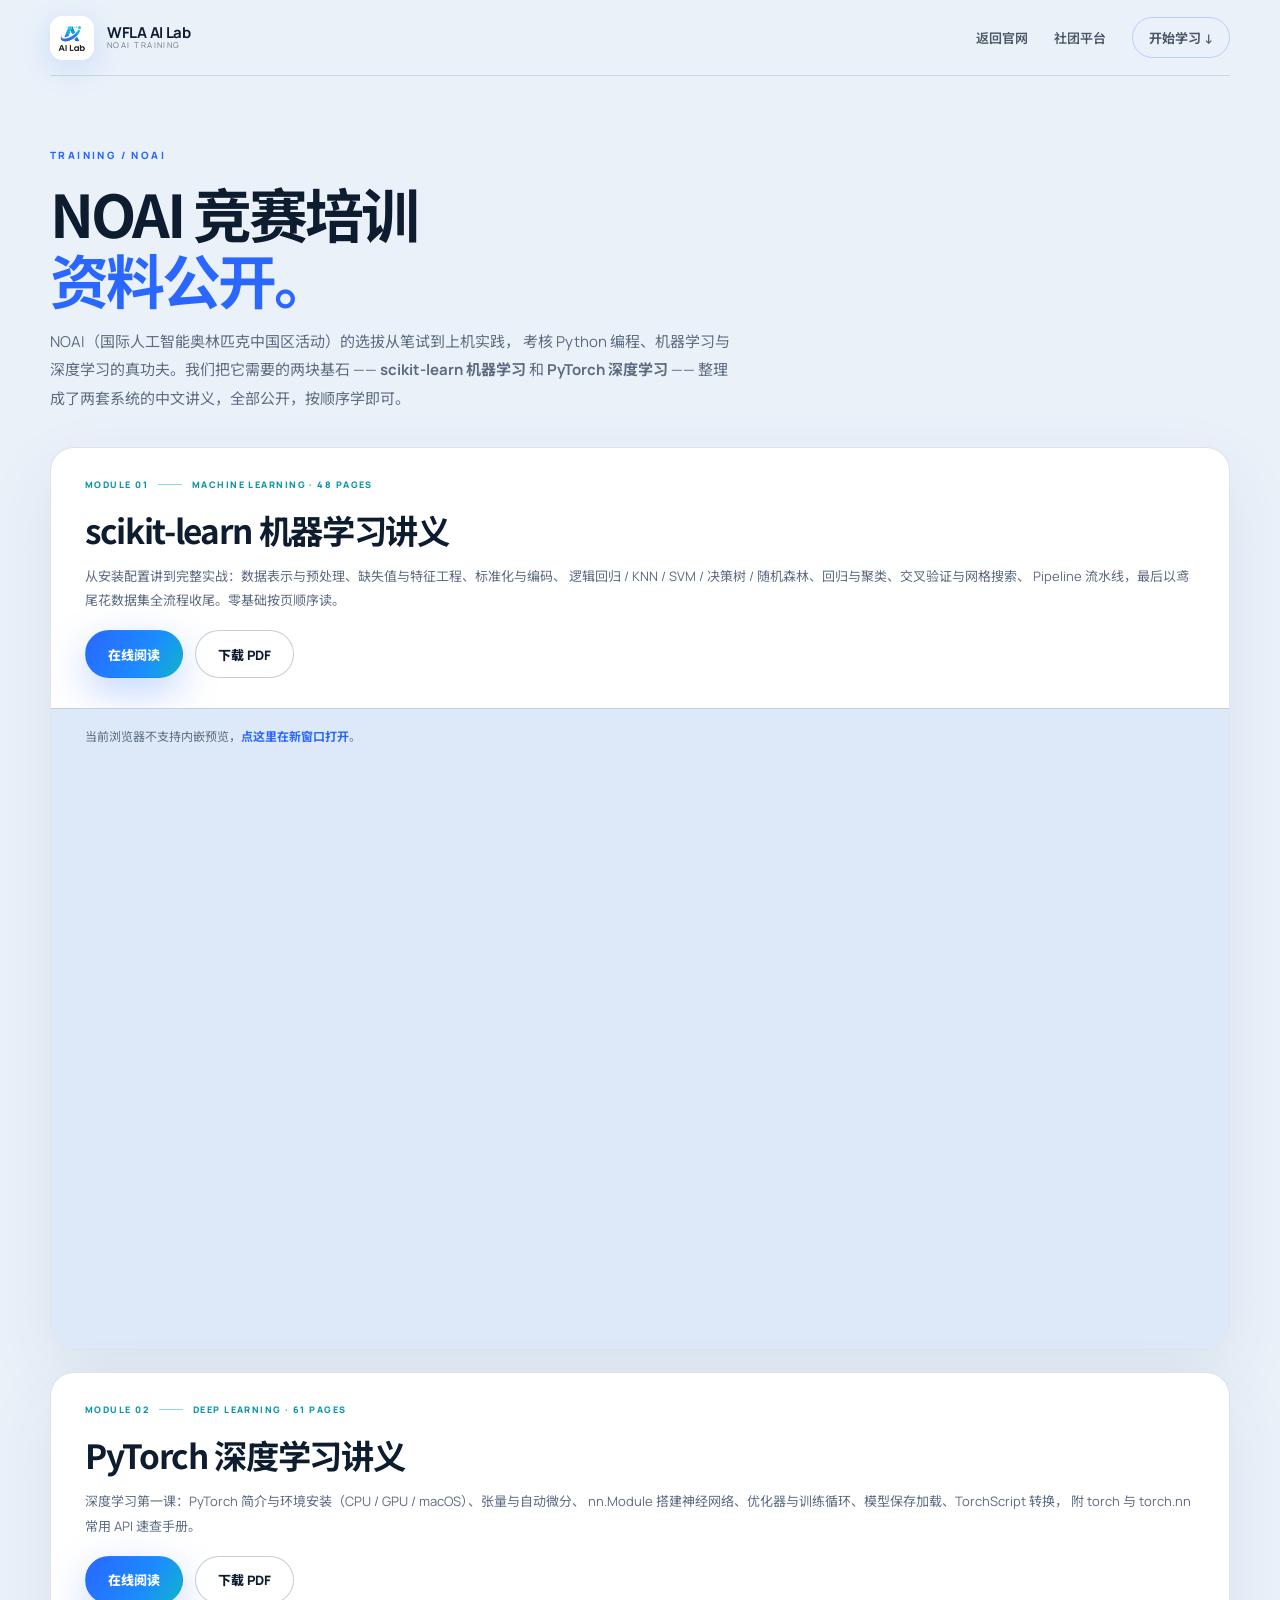
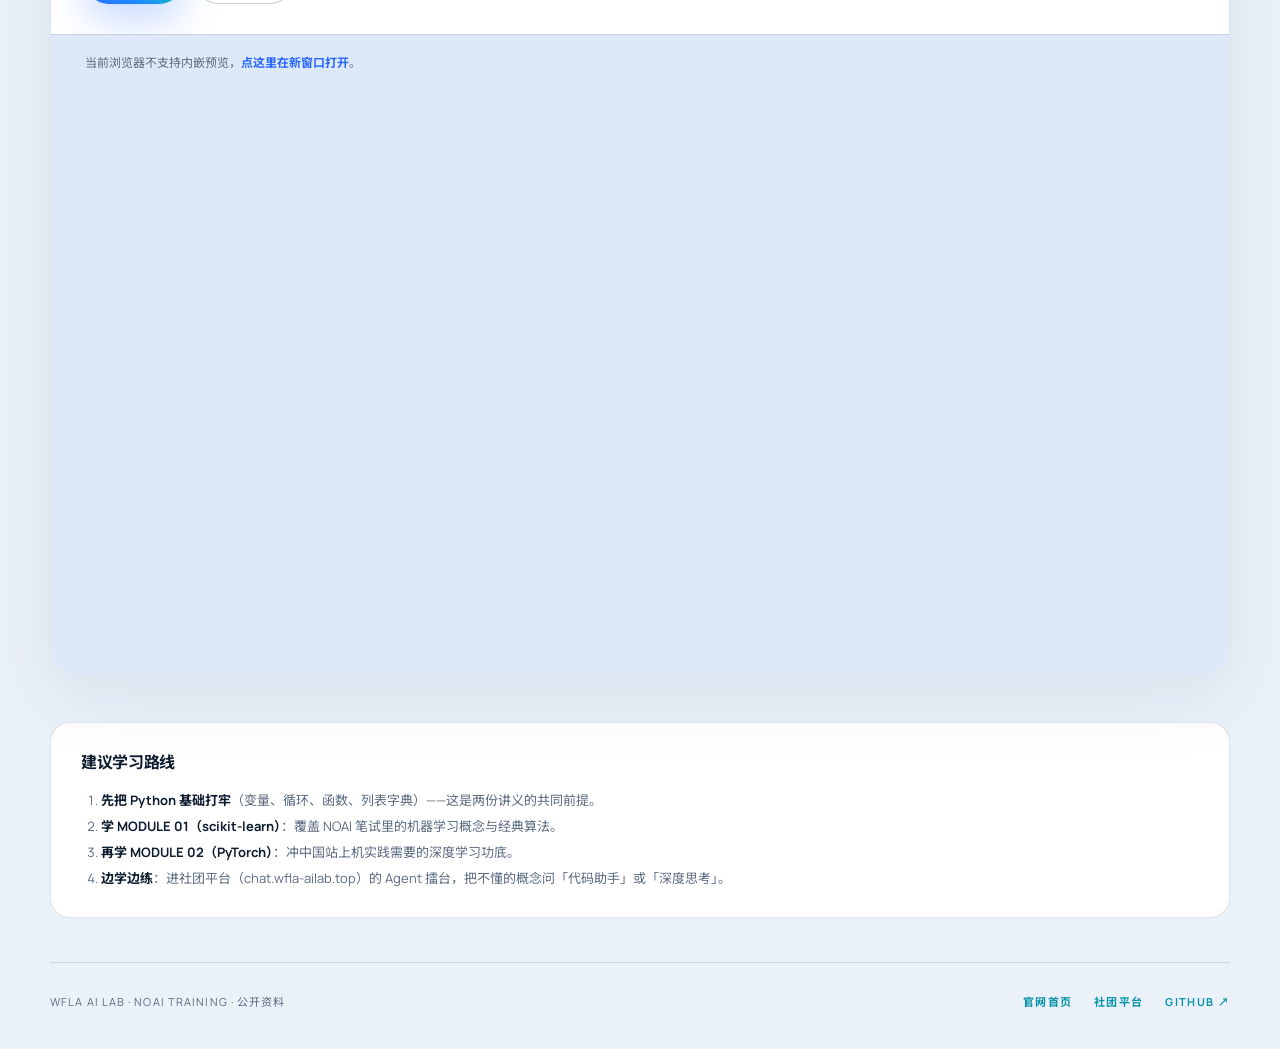
==== noai.html @ c06adceb "浅色主题改版 + NOAI 培训页 + 社团平台互联 - styles.css: 深色主题整体换为浅色（页面底/hero/卡片/footer/弹窗/移动端菜单），保留蓝青品牌色与全部动画，join 区" ====
<!doctype html>
<html lang="zh-CN">
  <head>
    <meta charset="UTF-8" />
    <meta name="viewport" content="width=device-width, initial-scale=1.0" />
    <meta name="theme-color" content="#f2f6fc" />
    <meta
      name="description"
      content="WFLA AI Lab · NOAI 竞赛培训资料：机器学习（scikit-learn）与深度学习（PyTorch）两套系统讲义，免费公开。"
    />
    <title>NOAI 培训 · WFLA AI Lab</title>
    <link rel="icon" href="assets/ai-lab-logo.png" />
    <link rel="preconnect" href="https://fonts.googleapis.com" />
    <link rel="preconnect" href="https://fonts.gstatic.com" crossorigin />
    <link
      href="https://fonts.googleapis.com/css2?family=Manrope:wght@400;500;600;700;800&family=Noto+Sans+SC:wght@400;500;600;700;800;900&display=swap"
      rel="stylesheet"
    />
    <style>
      :root {
        --ink: #0e1c30;
        --paper: #f2f6fc;
        --page: #eaf1f9;
        --blue: #2967ff;
        --cyan: #0fb5c9;
        --cyan-soft: #0794a8;
        --muted: #5b6b80;
        --line: rgba(14, 28, 48, 0.12);
        --container: min(1180px, calc(100vw - 48px));
      }
      * { box-sizing: border-box; }
      html { scroll-behavior: smooth; }
      body {
        margin: 0; background: var(--page); color: var(--ink);
        font-family: "Manrope", "Noto Sans SC", sans-serif; -webkit-font-smoothing: antialiased;
      }
      a { color: inherit; text-decoration: none; }

      .site-header {
        width: var(--container); height: 76px; margin: 0 auto;
        display: flex; align-items: center; justify-content: space-between;
        border-bottom: 1px solid var(--line);
      }
      .brand { display: flex; align-items: center; gap: 13px; }
      .brand-mark { width: 44px; height: 44px; border-radius: 13px; overflow: hidden; background: white; box-shadow: 0 8px 30px rgba(31, 123, 255, .16); }
      .brand-mark img { width: 100%; height: 100%; object-fit: cover; }
      .brand-copy { display: flex; flex-direction: column; line-height: 1.1; }
      .brand-copy strong { font-size: 15px; letter-spacing: -.02em; }
      .brand-copy small { font-size: 8px; letter-spacing: .18em; opacity: .55; }
      .site-nav { display: flex; align-items: center; gap: 26px; font-size: 13px; font-weight: 600; }
      .site-nav a { opacity: .72; transition: opacity .2s; }
      .site-nav a:hover { opacity: 1; }
      .nav-cta {
        padding: 10px 16px; border: 1px solid rgba(41, 103, 255, .35); border-radius: 999px;
        font-size: 13px; font-weight: 700; transition: .25s;
      }
      .nav-cta:hover { background: var(--blue); color: white; }
      @media (max-width: 720px) { .site-nav a:not(.nav-cta) { display: none; } }

      .page-head { width: var(--container); margin: 0 auto; padding: 72px 0 34px; }
      .page-head .section-index { display: block; margin-bottom: 18px; color: var(--blue); font-size: 10px; font-weight: 800; letter-spacing: .24em; }
      .page-head h1 { margin: 0 0 16px; font-family: "Noto Sans SC", sans-serif; font-size: clamp(38px, 4.6vw, 60px); letter-spacing: -.05em; line-height: 1.12; }
      .page-head h1 em { font-style: normal; color: var(--blue); }
      .page-head p { max-width: 680px; margin: 0; color: var(--muted); font-size: 15px; line-height: 1.9; }

      .section-index { color: var(--blue); }

      .materials { width: var(--container); margin: 0 auto; display: grid; gap: 22px; padding-bottom: 20px; }
      .material-card {
        display: grid; grid-template-columns: 1fr; background: white; border: 1px solid var(--line);
        border-radius: 24px; overflow: hidden; box-shadow: 0 24px 70px rgba(24, 60, 120, .08);
      }
      .material-info { padding: 30px 34px; }
      .material-meta { display: flex; align-items: center; gap: 10px; font-size: 9px; letter-spacing: .16em; color: var(--cyan-soft); font-weight: 800; }
      .material-meta i { width: 24px; height: 1px; background: var(--cyan); opacity: .5; }
      .material-info h2 { margin: 14px 0 10px; font-family: "Noto Sans SC", sans-serif; font-size: clamp(24px, 2.6vw, 34px); letter-spacing: -.04em; }
      .material-info p { margin: 0 0 18px; color: var(--muted); font-size: 13px; line-height: 1.85; }
      .material-actions { display: flex; gap: 12px; flex-wrap: wrap; }
      .button {
        min-height: 48px; padding: 0 22px; border-radius: 999px; border: 1px solid transparent;
        display: inline-flex; align-items: center; gap: 14px; font-size: 13px; font-weight: 800; cursor: pointer;
        transition: transform .25s, box-shadow .25s;
      }
      .button:hover { transform: translateY(-2px); }
      .button-primary { background: linear-gradient(120deg, var(--blue), #1c8cff 62%, var(--cyan)); color: white; box-shadow: 0 14px 40px rgba(29, 104, 255, .28); }
      .button-ghost { color: var(--ink); border-color: rgba(14, 28, 48, .22); background: rgba(255,255,255,.7); }
      .button-ghost:hover { background: white; }

      .viewer-wrap { border-top: 1px solid var(--line); background: #dde9f8; }
      .viewer {
        width: 100%; height: 640px; border: 0; display: block;
      }
      .viewer-fallback { padding: 18px 34px; font-size: 12px; color: var(--muted); }
      .viewer-fallback a { color: var(--blue); font-weight: 700; }
      @media (max-width: 720px) { .viewer { height: 460px; } }

      .plan { width: var(--container); margin: 26px auto 0; padding: 26px 30px; background: white; border: 1px solid var(--line); border-radius: 20px; }
      .plan h3 { margin: 0 0 14px; font-size: 16px; letter-spacing: -.02em; }
      .plan ol { margin: 0; padding-left: 20px; color: var(--muted); font-size: 13px; line-height: 2; }
      .plan b { color: var(--ink); }

      .site-footer {
        width: var(--container); margin: 44px auto 0; padding: 30px 0 40px;
        border-top: 1px solid var(--line); display: flex; align-items: center; justify-content: space-between; gap: 20px; flex-wrap: wrap;
      }
      .site-footer p { margin: 0; color: var(--muted); font-size: 11px; letter-spacing: .1em; }
      .site-footer nav { display: flex; gap: 22px; font-size: 11px; letter-spacing: .12em; }
      .site-footer nav a { color: var(--cyan-soft); font-weight: 700; }
      .site-footer nav a:hover { text-decoration: underline; }
    </style>
  </head>
  <body>
    <header class="site-header" id="top">
      <a class="brand" href="index.html">
        <span class="brand-mark"><img src="assets/ai-lab-logo.png" alt="" /></span>
        <span class="brand-copy">
          <strong>WFLA AI Lab</strong>
          <small>NOAI TRAINING</small>
        </span>
      </a>
      <nav class="site-nav" aria-label="页内导航">
        <a href="index.html">返回官网</a>
        <a href="https://chat.wfla-ailab.top/portal" target="_blank" rel="noreferrer">社团平台</a>
        <a class="nav-cta" href="#materials">开始学习 ↓</a>
      </nav>
    </header>

    <main>
      <div class="page-head">
        <span class="section-index">TRAINING / NOAI</span>
        <h1>NOAI 竞赛培训<br /><em>资料公开。</em></h1>
        <p>
          NOAI（国际人工智能奥林匹克中国区活动）的选拔从笔试到上机实践，
          考核 Python 编程、机器学习与深度学习的真功夫。我们把它需要的两块基石
          —— <b>scikit-learn 机器学习</b> 和 <b>PyTorch 深度学习</b>
          —— 整理成了两套系统的中文讲义，全部公开，按顺序学即可。
        </p>
      </div>

      <div class="materials" id="materials">
        <article class="material-card">
          <div class="material-info">
            <div class="material-meta"><span>MODULE 01</span><i></i><span>MACHINE LEARNING · 48 PAGES</span></div>
            <h2>scikit-learn 机器学习讲义</h2>
            <p>
              从安装配置讲到完整实战：数据表示与预处理、缺失值与特征工程、标准化与编码、
              逻辑回归 / KNN / SVM / 决策树 / 随机森林、回归与聚类、交叉验证与网格搜索、
              Pipeline 流水线，最后以鸢尾花数据集全流程收尾。零基础按页顺序读。
            </p>
            <div class="material-actions">
              <a class="button button-primary" href="assets/noai/sklearn.pdf" target="_blank" rel="noreferrer">在线阅读</a>
              <a class="button button-ghost" href="assets/noai/sklearn.pdf" download>下载 PDF</a>
            </div>
          </div>
          <div class="viewer-wrap">
            <object class="viewer" data="assets/noai/sklearn.pdf" type="application/pdf">
              <div class="viewer-fallback">当前浏览器不支持内嵌预览，<a href="assets/noai/sklearn.pdf" target="_blank" rel="noreferrer">点这里在新窗口打开</a>。</div>
            </object>
          </div>
        </article>

        <article class="material-card">
          <div class="material-info">
            <div class="material-meta"><span>MODULE 02</span><i></i><span>DEEP LEARNING · 61 PAGES</span></div>
            <h2>PyTorch 深度学习讲义</h2>
            <p>
              深度学习第一课：PyTorch 简介与环境安装（CPU / GPU / macOS）、张量与自动微分、
              nn.Module 搭建神经网络、优化器与训练循环、模型保存加载、TorchScript 转换，
              附 torch 与 torch.nn 常用 API 速查手册。
            </p>
            <div class="material-actions">
              <a class="button button-primary" href="assets/noai/pytorch.pdf" target="_blank" rel="noreferrer">在线阅读</a>
              <a class="button button-ghost" href="assets/noai/pytorch.pdf" download>下载 PDF</a>
            </div>
          </div>
          <div class="viewer-wrap">
            <object class="viewer" data="assets/noai/pytorch.pdf" type="application/pdf">
              <div class="viewer-fallback">当前浏览器不支持内嵌预览，<a href="assets/noai/pytorch.pdf" target="_blank" rel="noreferrer">点这里在新窗口打开</a>。</div>
            </object>
          </div>
        </article>
      </div>

      <div class="plan">
        <h3>建议学习路线</h3>
        <ol>
          <li><b>先把 Python 基础打牢</b>（变量、循环、函数、列表字典）——这是两份讲义的共同前提。</li>
          <li><b>学 MODULE 01（scikit-learn）</b>：覆盖 NOAI 笔试里的机器学习概念与经典算法。</li>
          <li><b>再学 MODULE 02（PyTorch）</b>：冲中国站上机实践需要的深度学习功底。</li>
          <li><b>边学边练</b>：进社团平台（chat.wfla-ailab.top）的 Agent 擂台，把不懂的概念问「代码助手」或「深度思考」。</li>
        </ol>
      </div>
    </main>

    <footer class="site-footer">
      <p>WFLA AI LAB · NOAI TRAINING · 公开资料</p>
      <nav>
        <a href="index.html">官网首页</a>
        <a href="https://chat.wfla-ailab.top/portal" target="_blank" rel="noreferrer">社团平台</a>
        <a href="https://github.com/WFLA-AI-Lab" target="_blank" rel="noreferrer">GITHUB ↗</a>
      </nav>
    </footer>
  </body>
</html>
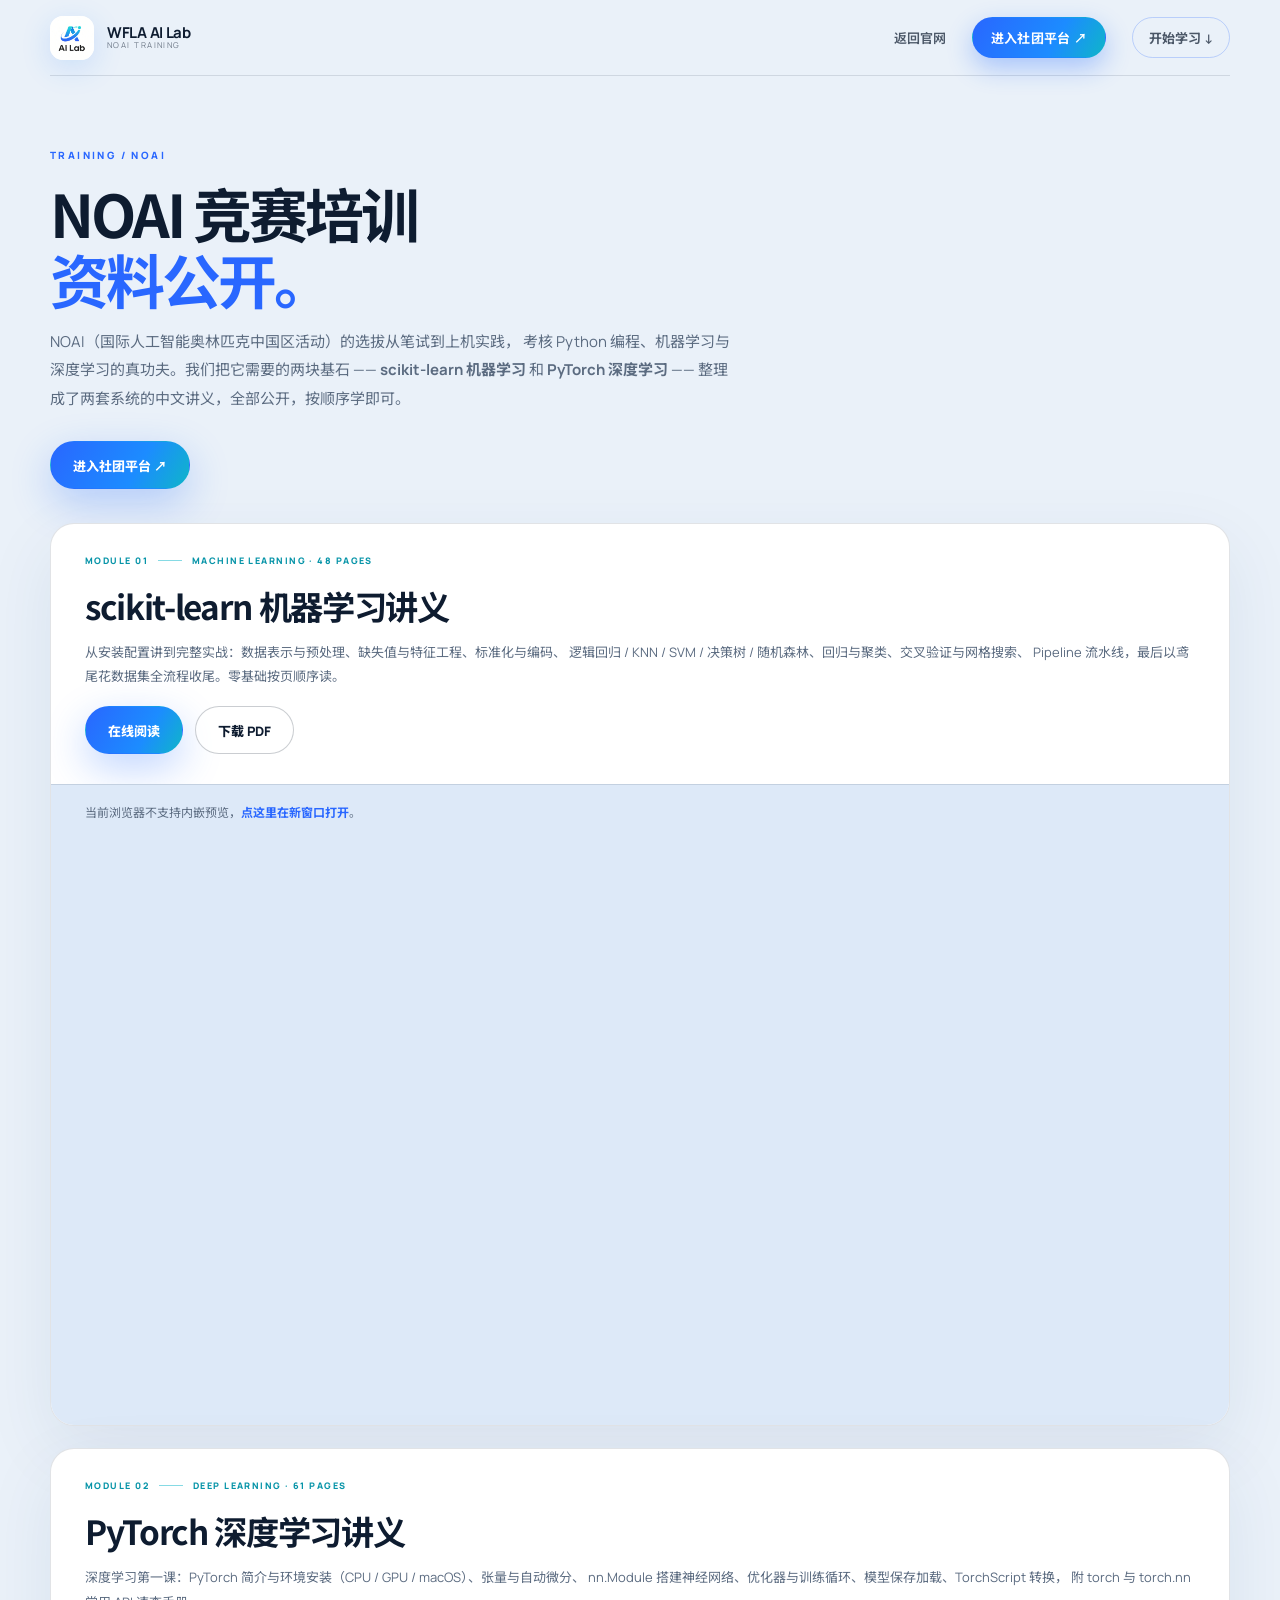
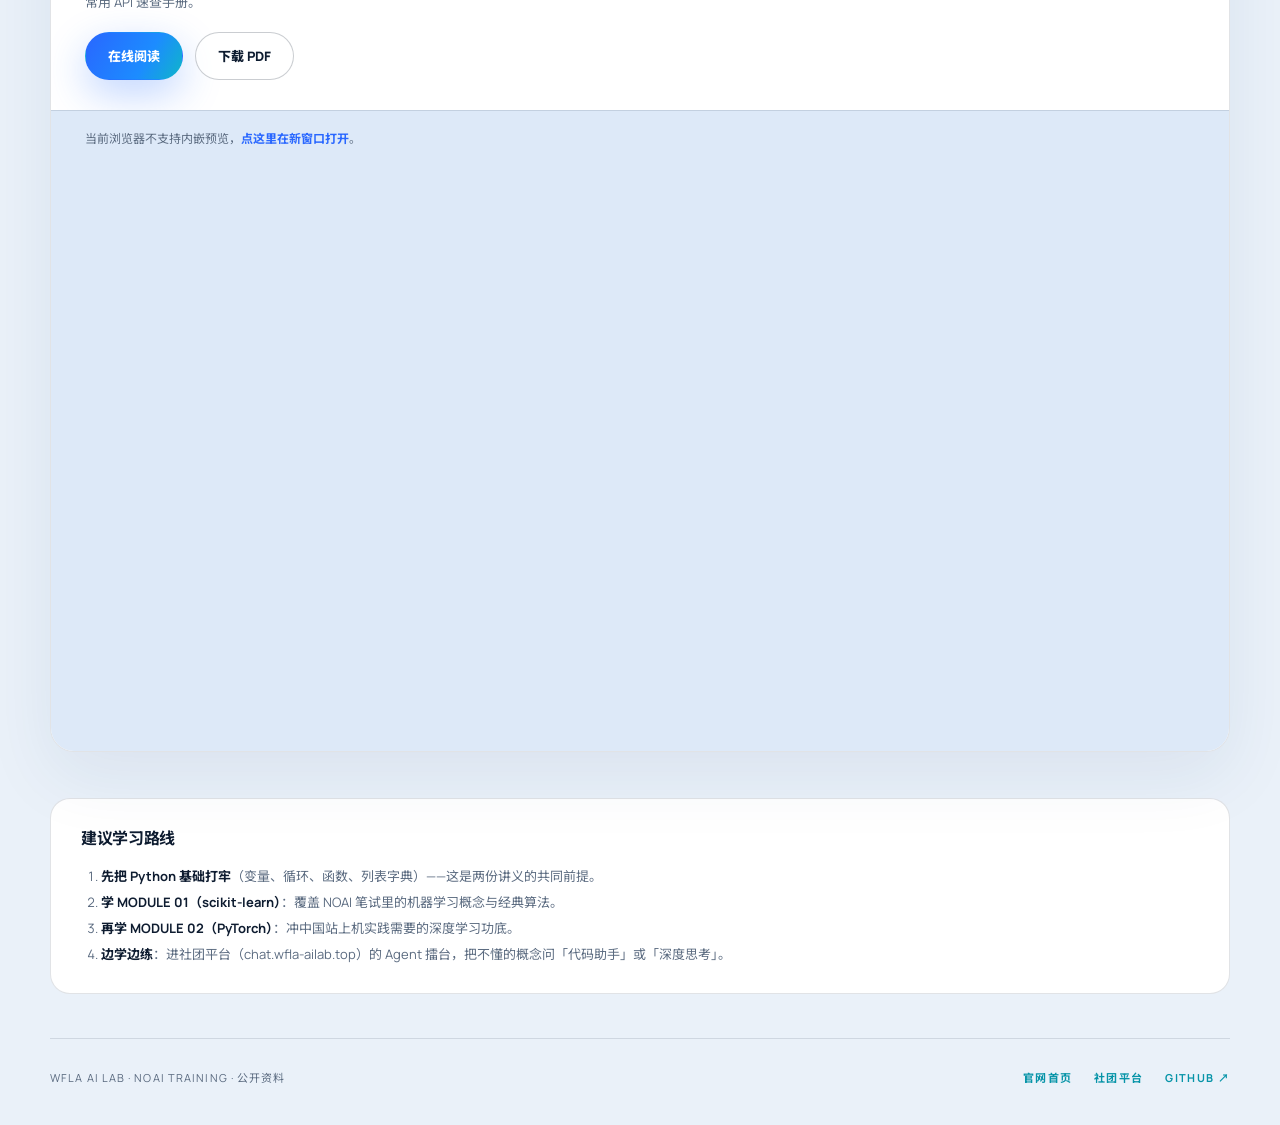
==== commit c6486844: "导航登录按钮+社团平台入口+主站平台/NOAI介绍板块" ====
--- a/noai.html
+++ b/noai.html
@@ -55,6 +55,15 @@
         font-size: 13px; font-weight: 700; transition: .25s;
       }
       .nav-cta:hover { background: var(--blue); color: white; }
+      .nav-platform-cta {
+        padding: 10px 18px; border: 1px solid transparent; border-radius: 999px;
+        background: linear-gradient(120deg, var(--blue), #1c8cff 62%, var(--cyan));
+        color: white; font-size: 13px; font-weight: 700; letter-spacing: .02em;
+        box-shadow: 0 10px 26px rgba(29, 104, 255, .32);
+        transition: transform .25s, box-shadow .25s;
+      }
+      .site-nav .nav-platform-cta { opacity: 1; }
+      .nav-platform-cta:hover { transform: translateY(-2px); box-shadow: 0 16px 36px rgba(15, 181, 201, .4); }
       @media (max-width: 720px) { .site-nav a:not(.nav-cta) { display: none; } }
 
       .page-head { width: var(--container); margin: 0 auto; padding: 72px 0 34px; }
@@ -62,6 +71,7 @@
       .page-head h1 { margin: 0 0 16px; font-family: "Noto Sans SC", sans-serif; font-size: clamp(38px, 4.6vw, 60px); letter-spacing: -.05em; line-height: 1.12; }
       .page-head h1 em { font-style: normal; color: var(--blue); }
       .page-head p { max-width: 680px; margin: 0; color: var(--muted); font-size: 15px; line-height: 1.9; }
+      .head-cta { margin-top: 28px; display: flex; flex-wrap: wrap; align-items: center; gap: 14px; }
 
       .section-index { color: var(--blue); }
 
@@ -120,7 +130,7 @@
       </a>
       <nav class="site-nav" aria-label="页内导航">
         <a href="index.html">返回官网</a>
-        <a href="https://chat.wfla-ailab.top/portal" target="_blank" rel="noreferrer">社团平台</a>
+        <a class="nav-platform-cta" href="https://chat.wfla-ailab.top/portal" target="_blank" rel="noreferrer">进入社团平台 ↗</a>
         <a class="nav-cta" href="#materials">开始学习 ↓</a>
       </nav>
     </header>
@@ -135,6 +145,9 @@
           —— <b>scikit-learn 机器学习</b> 和 <b>PyTorch 深度学习</b>
           —— 整理成了两套系统的中文讲义，全部公开，按顺序学即可。
         </p>
+        <div class="head-cta">
+          <a class="button button-primary" href="https://chat.wfla-ailab.top/portal" target="_blank" rel="noreferrer">进入社团平台 ↗</a>
+        </div>
       </div>
 
       <div class="materials" id="materials">
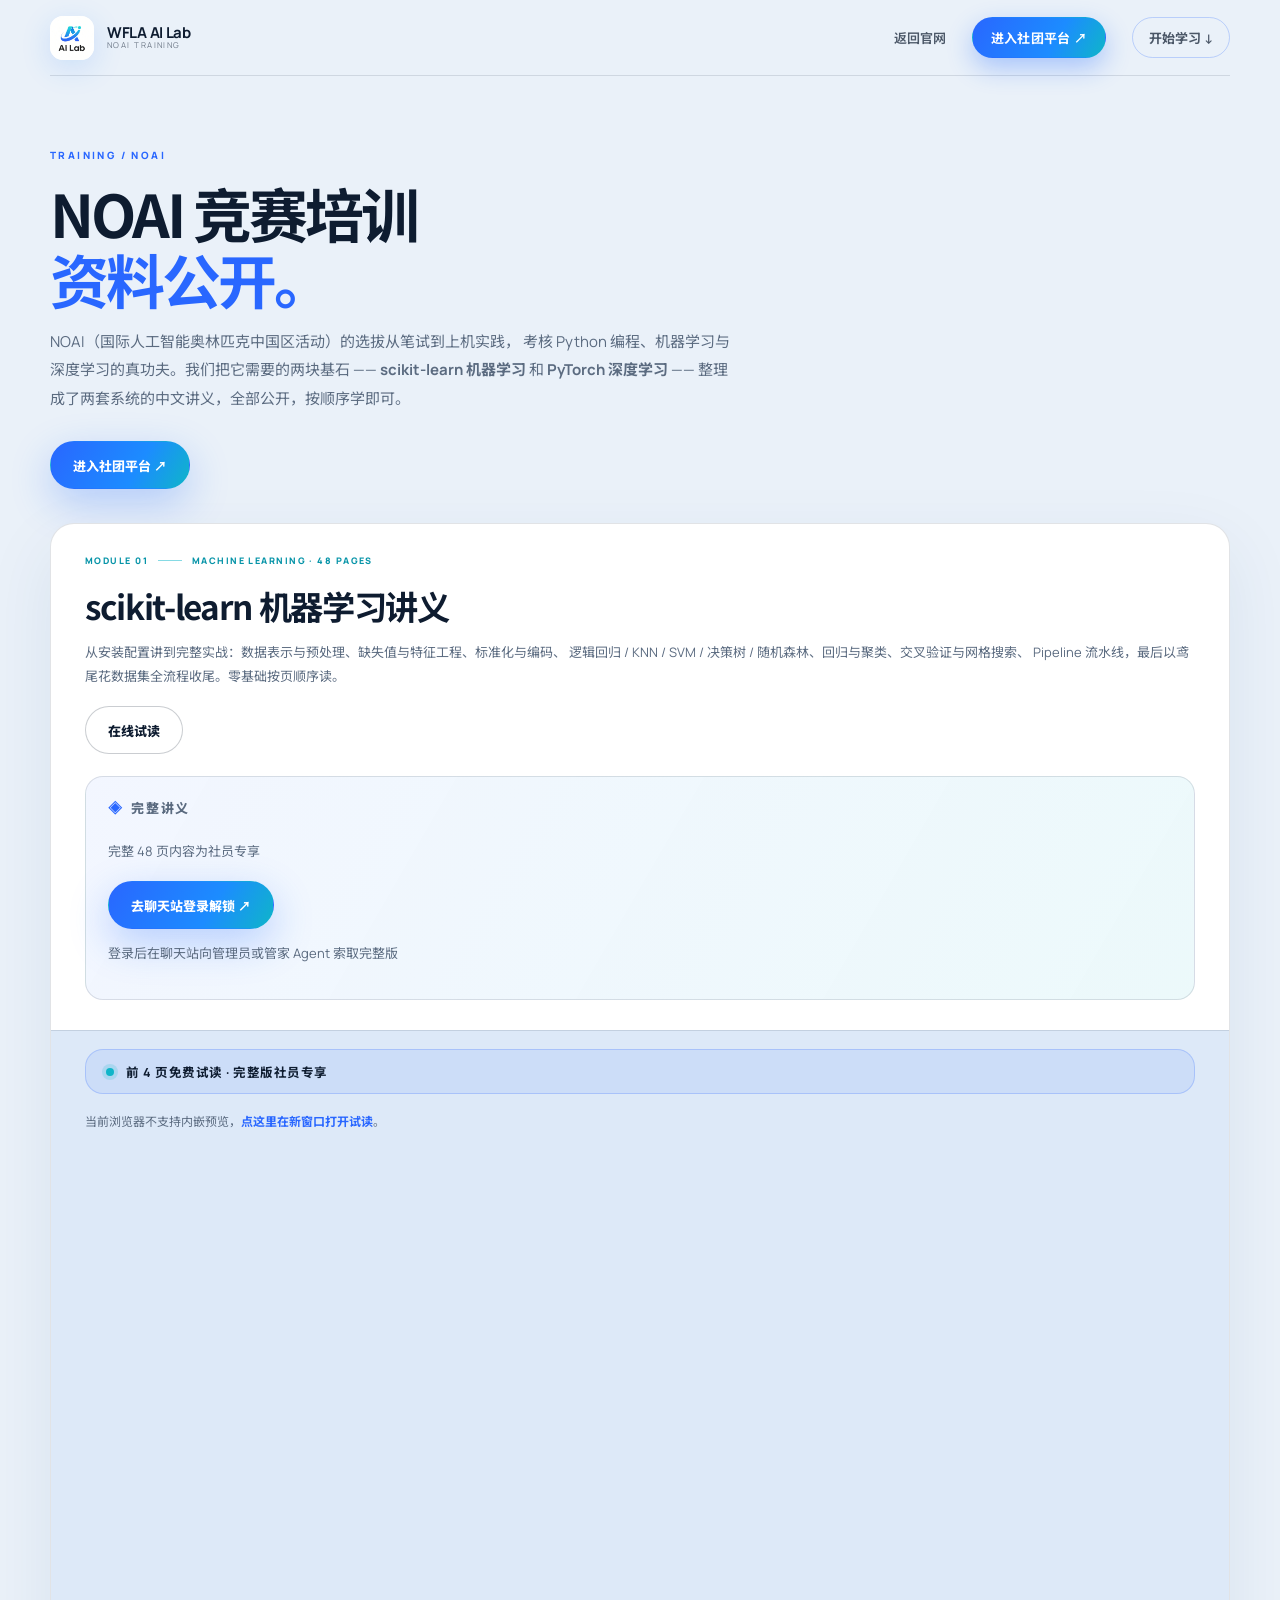
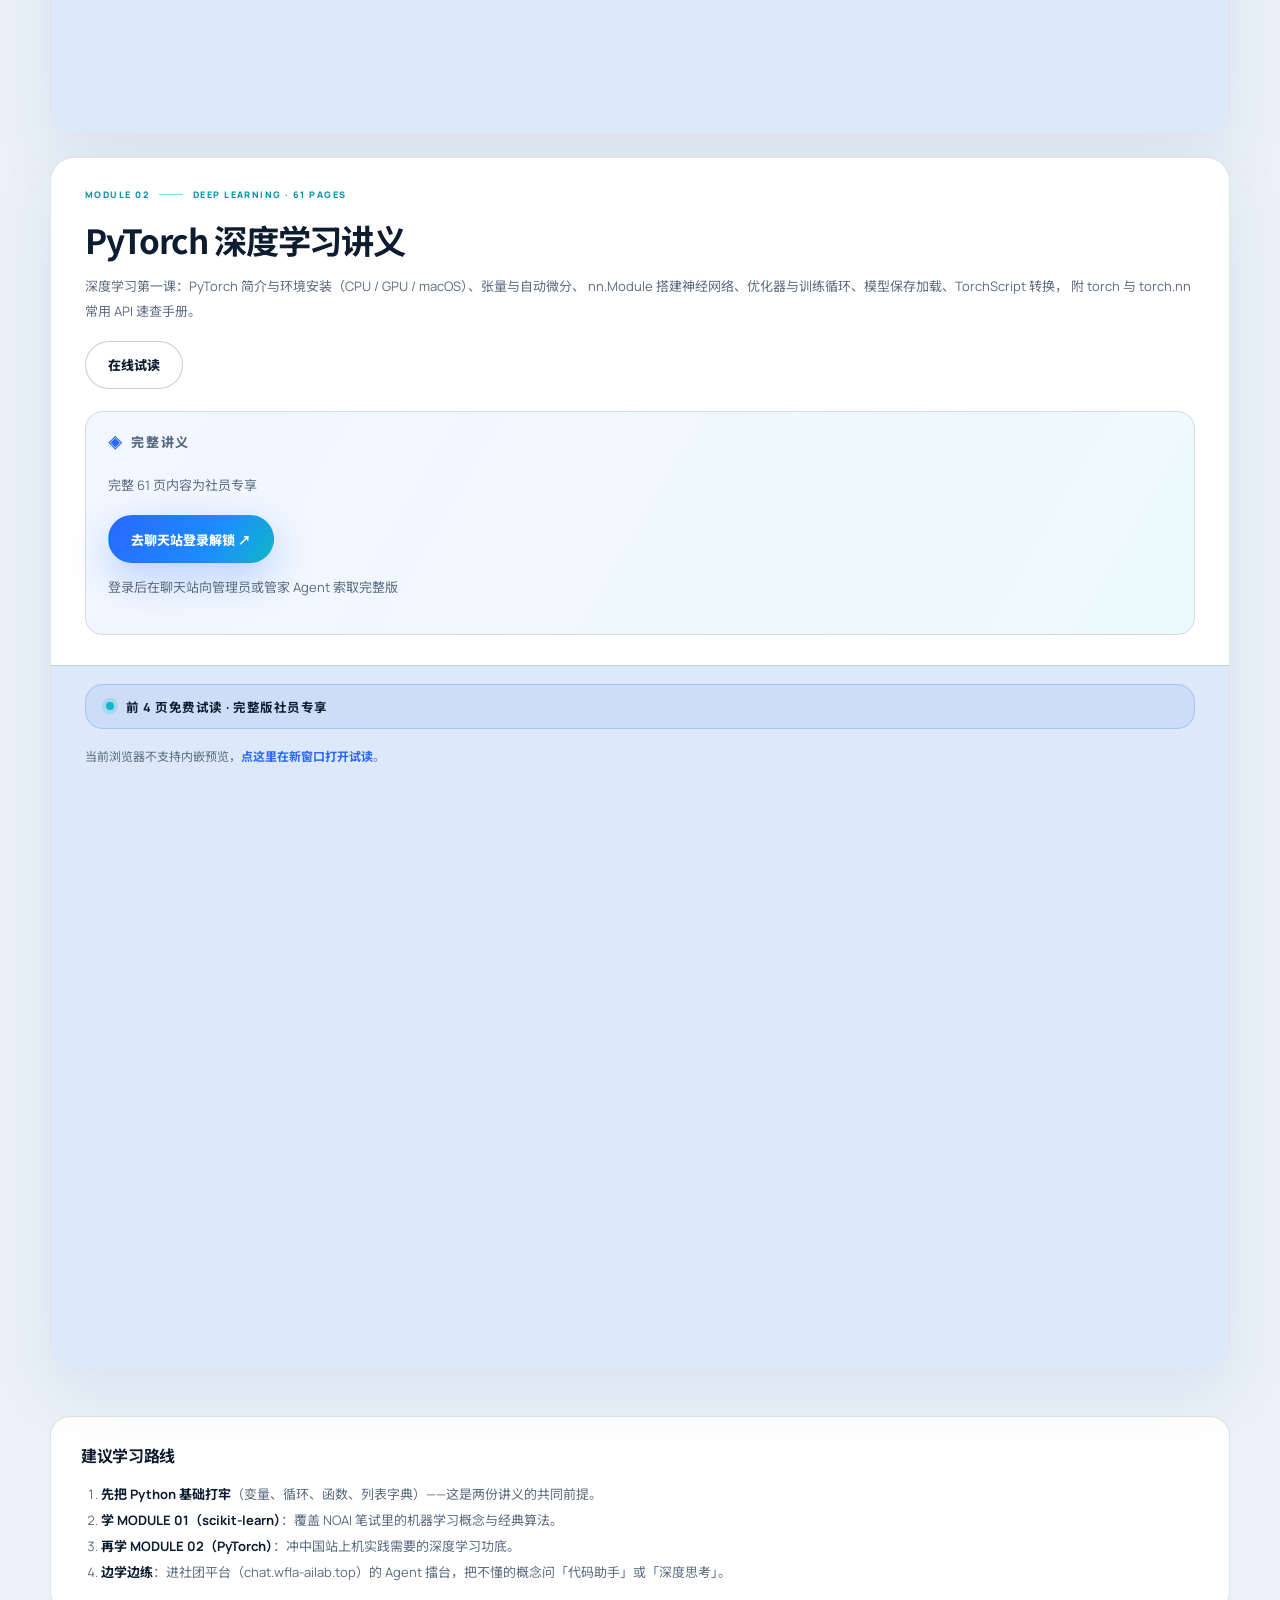
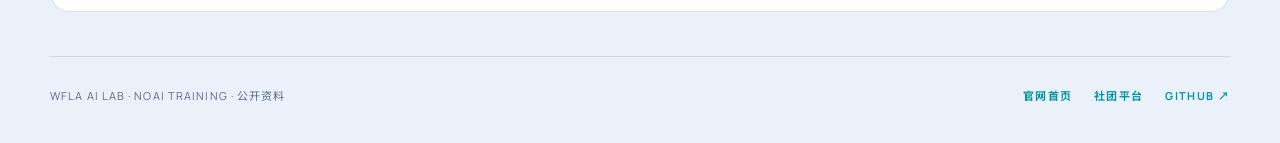
==== commit f7c0c950: "作品廊+NOAI试读解锁+主站拆页+三站引导" ====
--- a/noai.html
+++ b/noai.html
@@ -96,6 +96,30 @@
       .button-ghost { color: var(--ink); border-color: rgba(14, 28, 48, .22); background: rgba(255,255,255,.7); }
       .button-ghost:hover { background: white; }
 
+      .preview-note {
+        margin: 18px 34px 0; padding: 12px 20px;
+        display: flex; align-items: center; gap: 12px;
+        background: rgba(41, 103, 255, .09);
+        border: 1px solid rgba(41, 103, 255, .22);
+        border-radius: 18px;
+        font-size: 12.5px; font-weight: 700; letter-spacing: .04em; color: var(--ink);
+      }
+      .preview-note i {
+        width: 8px; height: 8px; border-radius: 50%; flex: none;
+        background: var(--cyan); box-shadow: 0 0 0 4px rgba(15, 181, 201, .18);
+      }
+
+      .full-access {
+        margin-top: 22px; padding: 18px 22px 16px;
+        border: 1px solid var(--line); border-radius: 18px;
+        background: linear-gradient(120deg, rgba(41, 103, 255, .06), rgba(15, 181, 201, .08));
+      }
+      .full-access-title { margin: 0 0 6px; display: flex; align-items: center; gap: 9px; font-size: 12px; font-weight: 800; letter-spacing: .14em; }
+      .full-access-title .lock { color: var(--blue); font-size: 14px; letter-spacing: 0; }
+      .full-access-text { margin: 0 0 14px; color: var(--muted); font-size: 12.5px; }
+      .full-access .material-actions { margin-bottom: 12px; }
+      .full-access-hint { margin: 0; color: var(--muted); font-size: 11.5px; line-height: 1.7; }
+
       .viewer-wrap { border-top: 1px solid var(--line); background: #dde9f8; }
       .viewer {
         width: 100%; height: 640px; border: 0; display: block;
@@ -161,13 +185,21 @@
               Pipeline 流水线，最后以鸢尾花数据集全流程收尾。零基础按页顺序读。
             </p>
             <div class="material-actions">
-              <a class="button button-primary" href="assets/noai/sklearn.pdf" target="_blank" rel="noreferrer">在线阅读</a>
-              <a class="button button-ghost" href="assets/noai/sklearn.pdf" download>下载 PDF</a>
+              <a class="button button-ghost" href="assets/noai/sklearn.pdf#page=4" target="_blank" rel="noreferrer">在线试读</a>
+            </div>
+            <div class="full-access">
+              <p class="full-access-title"><span class="lock" aria-hidden="true">◈</span>完整讲义</p>
+              <p class="full-access-text">完整 48 页内容为社员专享</p>
+              <div class="material-actions">
+                <a class="button button-primary" href="https://chat.wfla-ailab.top/" target="_blank" rel="noreferrer">去聊天站登录解锁 ↗</a>
+              </div>
+              <p class="full-access-hint">登录后在聊天站向管理员或管家 Agent 索取完整版</p>
             </div>
           </div>
           <div class="viewer-wrap">
-            <object class="viewer" data="assets/noai/sklearn.pdf" type="application/pdf">
-              <div class="viewer-fallback">当前浏览器不支持内嵌预览，<a href="assets/noai/sklearn.pdf" target="_blank" rel="noreferrer">点这里在新窗口打开</a>。</div>
+            <div class="preview-note" role="note"><i aria-hidden="true"></i>前 4 页免费试读 · 完整版社员专享</div>
+            <object class="viewer" data="assets/noai/sklearn.pdf#page=4" type="application/pdf">
+              <div class="viewer-fallback">当前浏览器不支持内嵌预览，<a href="assets/noai/sklearn.pdf#page=4" target="_blank" rel="noreferrer">点这里在新窗口打开试读</a>。</div>
             </object>
           </div>
         </article>
@@ -182,13 +214,21 @@
               附 torch 与 torch.nn 常用 API 速查手册。
             </p>
             <div class="material-actions">
-              <a class="button button-primary" href="assets/noai/pytorch.pdf" target="_blank" rel="noreferrer">在线阅读</a>
-              <a class="button button-ghost" href="assets/noai/pytorch.pdf" download>下载 PDF</a>
+              <a class="button button-ghost" href="assets/noai/pytorch.pdf#page=4" target="_blank" rel="noreferrer">在线试读</a>
+            </div>
+            <div class="full-access">
+              <p class="full-access-title"><span class="lock" aria-hidden="true">◈</span>完整讲义</p>
+              <p class="full-access-text">完整 61 页内容为社员专享</p>
+              <div class="material-actions">
+                <a class="button button-primary" href="https://chat.wfla-ailab.top/" target="_blank" rel="noreferrer">去聊天站登录解锁 ↗</a>
+              </div>
+              <p class="full-access-hint">登录后在聊天站向管理员或管家 Agent 索取完整版</p>
             </div>
           </div>
           <div class="viewer-wrap">
-            <object class="viewer" data="assets/noai/pytorch.pdf" type="application/pdf">
-              <div class="viewer-fallback">当前浏览器不支持内嵌预览，<a href="assets/noai/pytorch.pdf" target="_blank" rel="noreferrer">点这里在新窗口打开</a>。</div>
+            <div class="preview-note" role="note"><i aria-hidden="true"></i>前 4 页免费试读 · 完整版社员专享</div>
+            <object class="viewer" data="assets/noai/pytorch.pdf#page=4" type="application/pdf">
+              <div class="viewer-fallback">当前浏览器不支持内嵌预览，<a href="assets/noai/pytorch.pdf#page=4" target="_blank" rel="noreferrer">点这里在新窗口打开试读</a>。</div>
             </object>
           </div>
         </article>
